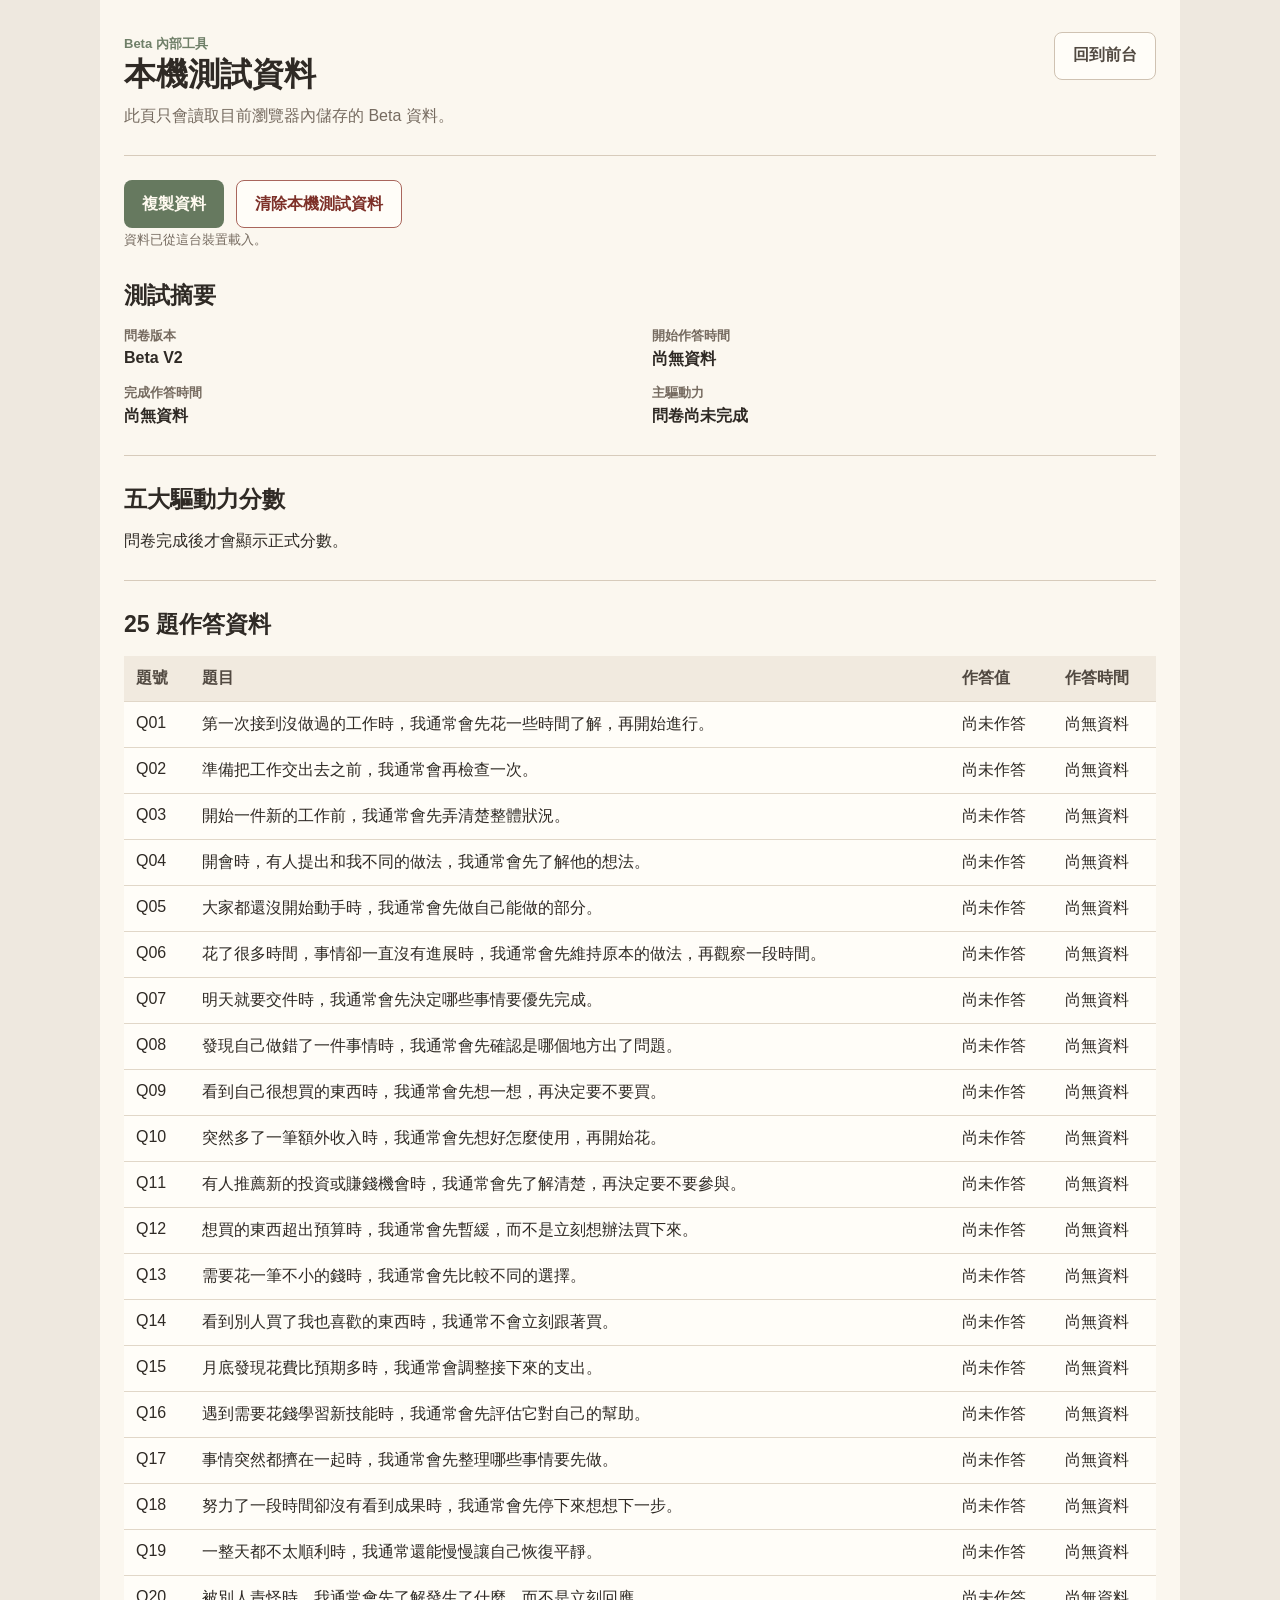
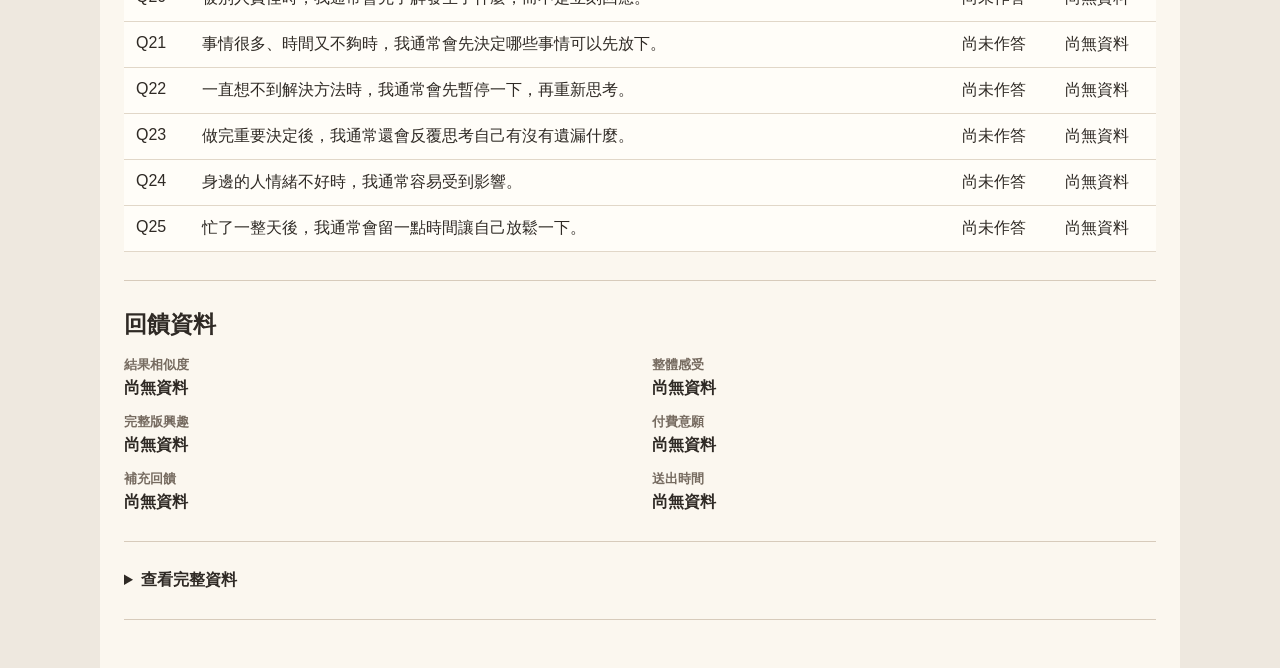
==== admin.html @ 9591649b "Add free user flow and beta admin" ====
<!doctype html>
<html lang="zh-Hant">
  <head>
    <meta charset="UTF-8" />
    <meta name="viewport" content="width=device-width, initial-scale=1.0" />
    <title>Life Direction Navigator｜Beta 資料後台</title>
    <meta name="robots" content="noindex, nofollow" />
    <link rel="stylesheet" href="style.css" />
  </head>
  <body class="admin-page">
    <main class="admin-shell">
      <header class="admin-header">
        <div>
          <p class="eyebrow">Beta 內部工具</p>
          <h1>本機測試資料</h1>
          <p class="admin-description">此頁只會讀取目前瀏覽器內儲存的 Beta 資料。</p>
        </div>
        <a class="secondary-button admin-home-link" href="index.html">回到前台</a>
      </header>

      <div class="admin-actions">
        <button class="primary-button" id="admin-copy-button" type="button">複製資料</button>
        <button class="secondary-button danger-button" id="admin-clear-button" type="button">清除本機測試資料</button>
      </div>
      <p class="save-status" id="admin-status">資料已從這台裝置載入。</p>

      <section class="admin-section" aria-labelledby="admin-summary-title">
        <h2 id="admin-summary-title">測試摘要</h2>
        <dl class="admin-summary">
          <div>
            <dt>問卷版本</dt>
            <dd id="admin-version">尚無資料</dd>
          </div>
          <div>
            <dt>開始作答時間</dt>
            <dd id="admin-started-at">尚無資料</dd>
          </div>
          <div>
            <dt>完成作答時間</dt>
            <dd id="admin-completed-at">尚無資料</dd>
          </div>
          <div>
            <dt>主驅動力</dt>
            <dd id="admin-primary-driver">尚無資料</dd>
          </div>
        </dl>
      </section>

      <section class="admin-section" aria-labelledby="admin-scores-title">
        <h2 id="admin-scores-title">五大驅動力分數</h2>
        <div class="score-list" id="admin-score-list"></div>
      </section>

      <section class="admin-section" aria-labelledby="admin-answers-title">
        <h2 id="admin-answers-title">25 題作答資料</h2>
        <div class="admin-table-wrap">
          <table class="admin-table">
            <thead>
              <tr>
                <th scope="col">題號</th>
                <th scope="col">題目</th>
                <th scope="col">作答值</th>
                <th scope="col">作答時間</th>
              </tr>
            </thead>
            <tbody id="admin-answer-list"></tbody>
          </table>
        </div>
      </section>

      <section class="admin-section" aria-labelledby="admin-feedback-title">
        <h2 id="admin-feedback-title">回饋資料</h2>
        <dl class="admin-summary" id="admin-feedback-list"></dl>
      </section>

      <details class="admin-raw-data">
        <summary>查看完整資料</summary>
        <pre id="admin-raw-output">尚無資料。</pre>
      </details>
    </main>

    <script type="module" src="pages/admin.js"></script>
  </body>
</html>
---- style.css ----
* {
  box-sizing: border-box;
}

[hidden] {
  display: none !important;
}

html {
  min-height: 100%;
}

body {
  min-height: 100%;
  margin: 0;
  color: #2f2a25;
  background: #eee8df;
  font-family: "Noto Sans TC", "Microsoft JhengHei", sans-serif;
}

button,
input,
textarea {
  font: inherit;
}

input[type="email"] {
  width: 100%;
  border: 1px solid #d7cbbb;
  border-radius: 8px;
  padding: 12px;
  color: #2f2a25;
  background: #fffaf0;
}

.app-shell {
  width: min(100%, 430px);
  min-height: 100vh;
  min-height: 100svh;
  margin: 0 auto;
  background: #fbf7ef;
}

.screen {
  min-height: 100vh;
  min-height: 100svh;
  padding: 28px 22px;
}

.hidden {
  display: none;
}

.home-screen {
  display: flex;
  flex-direction: column;
  justify-content: center;
  gap: 18px;
}

.home-screen.hidden {
  display: none;
}

.eyebrow {
  margin: 0;
  color: #6f7f68;
  font-size: 13px;
  font-weight: 700;
}

h1,
h2,
p {
  letter-spacing: 0;
}

h1 {
  margin: 0;
  font-size: 32px;
  line-height: 1.22;
}

h2 {
  margin: 0;
  font-size: 23px;
  line-height: 1.35;
}

p {
  margin: 0;
  font-size: 16px;
  line-height: 1.8;
}

.lead {
  color: #514941;
}

.home-panel,
.question-card,
.result-note,
.action-block {
  border: 1px solid #e1d7c8;
  border-radius: 8px;
  background: #fffdf8;
  box-shadow: 0 18px 44px rgba(70, 58, 45, 0.08);
}

.home-panel {
  display: grid;
  gap: 10px;
  padding: 18px;
}

.hero-illustration {
  display: block;
  width: 100%;
  height: auto;
  aspect-ratio: 3 / 2;
  object-fit: contain;
  border: 1px solid rgba(129, 111, 86, 0.18);
  border-radius: 8px;
}

.primary-button,
.secondary-button {
  min-height: 48px;
  border-radius: 8px;
  padding: 12px 18px;
  cursor: pointer;
  font-weight: 700;
}

.primary-button {
  border: 0;
  color: #fffaf0;
  background: #66795f;
}

.secondary-button {
  border: 1px solid #cfc2b2;
  color: #514941;
  background: #fffdf8;
}

.progress-row,
.button-row,
.slider-labels,
.score-row {
  display: flex;
  align-items: center;
  justify-content: space-between;
  gap: 12px;
}

.progress-row {
  margin-bottom: 12px;
}

.save-status,
.range-value {
  color: #766b60;
  font-size: 13px;
}

.progress-track {
  height: 8px;
  overflow: hidden;
  border-radius: 999px;
  background: #e5dbcf;
}

.progress-track span {
  display: block;
  width: 4%;
  height: 100%;
  border-radius: inherit;
  background: #66795f;
  transition: width 0.2s ease;
}

.quiz-screen {
  display: flex;
  flex-direction: column;
  justify-content: space-between;
  gap: 24px;
}

.quiz-screen.hidden {
  display: none;
}

.question-card {
  display: grid;
  gap: 18px;
  padding: 24px 18px;
}

.context-card {
  display: grid;
  grid-template-columns: 132px 1fr;
  align-items: center;
  gap: 14px;
}

.context-illustration {
  width: 100%;
  aspect-ratio: 3 / 2;
  border: 1px solid rgba(129, 111, 86, 0.2);
  border-radius: 8px;
  background-position: center;
  background-size: cover;
}

.context-work {
  background-image: url("assets/images/question-work.png");
}

.context-money {
  background-image: url("assets/images/question-money.png");
}

.context-stress {
  background-image: url("assets/images/question-stress.png");
}

.context-kicker {
  color: #6f7f68;
  font-size: 12px;
  font-weight: 700;
  line-height: 1.3;
}

.context-card h2 {
  margin-top: 4px;
  font-size: 20px;
}

.context-card p:last-child {
  margin-top: 3px;
  color: #766b60;
  font-size: 13px;
  line-height: 1.5;
}

.question-driver {
  color: #876f55;
  font-size: 14px;
  font-weight: 700;
}

.slider-area {
  display: grid;
  gap: 12px;
}

input[type="range"] {
  width: 100%;
  accent-color: #66795f;
}

.slider-meter {
  text-align: center;
}

.slider-meter strong {
  display: inline-flex;
  min-width: 58px;
  justify-content: center;
  border-radius: 999px;
  padding: 4px 10px;
  color: #2f2a25;
  background: #f1eadf;
  font-size: 13px;
}

.slider-labels {
  color: #766b60;
  font-size: 13px;
}

.slider-labels strong {
  min-width: 52px;
  color: #2f2a25;
  text-align: center;
}

.button-row button {
  flex: 1;
}

.result-screen,
.feedback-screen,
.thank-you-screen {
  display: grid;
  gap: 18px;
}

.result-screen.hidden,
.feedback-screen.hidden,
.thank-you-screen.hidden {
  display: none;
}

.result-summary {
  color: #66795f;
  font-weight: 700;
}

.score-list {
  display: grid;
  gap: 12px;
}

.score-row {
  display: grid;
  grid-template-columns: 82px 1fr auto;
  align-items: center;
  gap: 10px;
  padding: 12px;
  border-radius: 8px;
  background: #fffdf8;
}

.score-name {
  font-weight: 700;
}

.score-value {
  color: #7a7065;
  font-size: 12px;
  font-weight: 700;
}

.score-bar {
  height: 10px;
  overflow: hidden;
  border-radius: 999px;
  background: #ebe2d8;
}

.score-bar span {
  display: block;
  width: 0%;
  height: 100%;
  border-radius: inherit;
  background: #8a9b7d;
}

.result-note,
.action-area,
.action-block,
.feedback-screen {
  display: grid;
  gap: 14px;
  padding: 18px;
}

.action-area {
  padding: 0;
}

.action-block label,
.feedback-email label {
  font-weight: 700;
}

.feedback-email {
  display: grid;
  gap: 10px;
  border: 1px solid #e1d7c8;
  border-radius: 8px;
  padding: 14px;
  background: #fffdf8;
}

.feedback-screen label {
  font-weight: 700;
}

.feedback-options {
  display: grid;
  gap: 10px;
  margin: 0;
  border: 0;
  padding: 0;
}

.feedback-options legend {
  margin-bottom: 4px;
  font-weight: 700;
}

.feedback-options label {
  display: flex;
  align-items: center;
  gap: 9px;
  min-height: 42px;
  border: 1px solid #e1d7c8;
  border-radius: 8px;
  padding: 9px 11px;
  background: #fffaf0;
  font-weight: 400;
}

.feedback-options input {
  accent-color: #66795f;
}

.feedback-screen textarea {
  width: 100%;
  resize: vertical;
  border: 1px solid #d7cbbb;
  border-radius: 8px;
  padding: 10px;
  color: #2f2a25;
  background: #fffaf0;
}

.thank-you-message {
  display: grid;
  gap: 14px;
  border: 1px solid #e1d7c8;
  border-radius: 8px;
  padding: 18px;
  background: #fffdf8;
}

.admin-page {
  background: #eee8df;
}

.admin-shell {
  width: min(100%, 1080px);
  min-height: 100vh;
  margin: 0 auto;
  padding: 32px 24px 48px;
  background: #fbf7ef;
}

.admin-header {
  display: flex;
  align-items: flex-start;
  justify-content: space-between;
  gap: 24px;
  padding-bottom: 24px;
  border-bottom: 1px solid #d7cbbb;
}

.admin-description {
  margin-top: 8px;
  color: #766b60;
}

.admin-home-link {
  flex: 0 0 auto;
  text-decoration: none;
}

.admin-actions {
  display: flex;
  flex-wrap: wrap;
  gap: 12px;
  margin-top: 24px;
}

.danger-button {
  border-color: #a9665c;
  color: #7d3028;
}

.admin-section,
.admin-raw-data {
  padding: 28px 0;
  border-bottom: 1px solid #d7cbbb;
}

.admin-section h2 {
  margin-bottom: 16px;
}

.admin-summary {
  display: grid;
  grid-template-columns: repeat(2, minmax(0, 1fr));
  gap: 14px 24px;
  margin: 0;
}

.admin-summary div {
  min-width: 0;
}

.admin-summary dt {
  color: #766b60;
  font-size: 13px;
  font-weight: 700;
}

.admin-summary dd {
  margin: 4px 0 0;
  overflow-wrap: anywhere;
  font-weight: 700;
}

.admin-table-wrap {
  overflow-x: auto;
}

.admin-table {
  width: 100%;
  border-collapse: collapse;
  background: #fffdf8;
}

.admin-table th,
.admin-table td {
  border-bottom: 1px solid #e1d7c8;
  padding: 12px;
  text-align: left;
  vertical-align: top;
}

.admin-table th {
  color: #514941;
  background: #f1eadf;
  white-space: nowrap;
}

.admin-table td:first-child,
.admin-table td:nth-child(3) {
  white-space: nowrap;
}

.admin-raw-data summary {
  cursor: pointer;
  font-weight: 700;
}

.admin-raw-data pre {
  max-height: 520px;
  overflow: auto;
  margin: 16px 0 0;
  border-radius: 8px;
  padding: 16px;
  background: #f1eadf;
  font-family: Consolas, "Courier New", monospace;
  font-size: 12px;
  line-height: 1.55;
  white-space: pre-wrap;
  word-break: break-word;
}

@media (min-width: 700px) {
  body {
    background: #ded5ca;
  }

  .app-shell {
    border-left: 1px solid rgba(80, 67, 52, 0.12);
    border-right: 1px solid rgba(80, 67, 52, 0.12);
  }
}

@media (max-width: 360px) {
  .screen {
    padding-left: 18px;
    padding-right: 18px;
  }

  .context-card {
    grid-template-columns: 1fr;
  }

  .context-illustration {
    width: min(100%, 220px);
    justify-self: center;
  }

  h1 {
    font-size: 28px;
  }

  h2 {
    font-size: 21px;
  }
}

@media (max-width: 640px) {
  .admin-shell {
    padding: 24px 18px 40px;
  }

  .admin-header {
    display: grid;
  }

  .admin-home-link {
    justify-self: start;
  }

  .admin-summary {
    grid-template-columns: 1fr;
  }
}
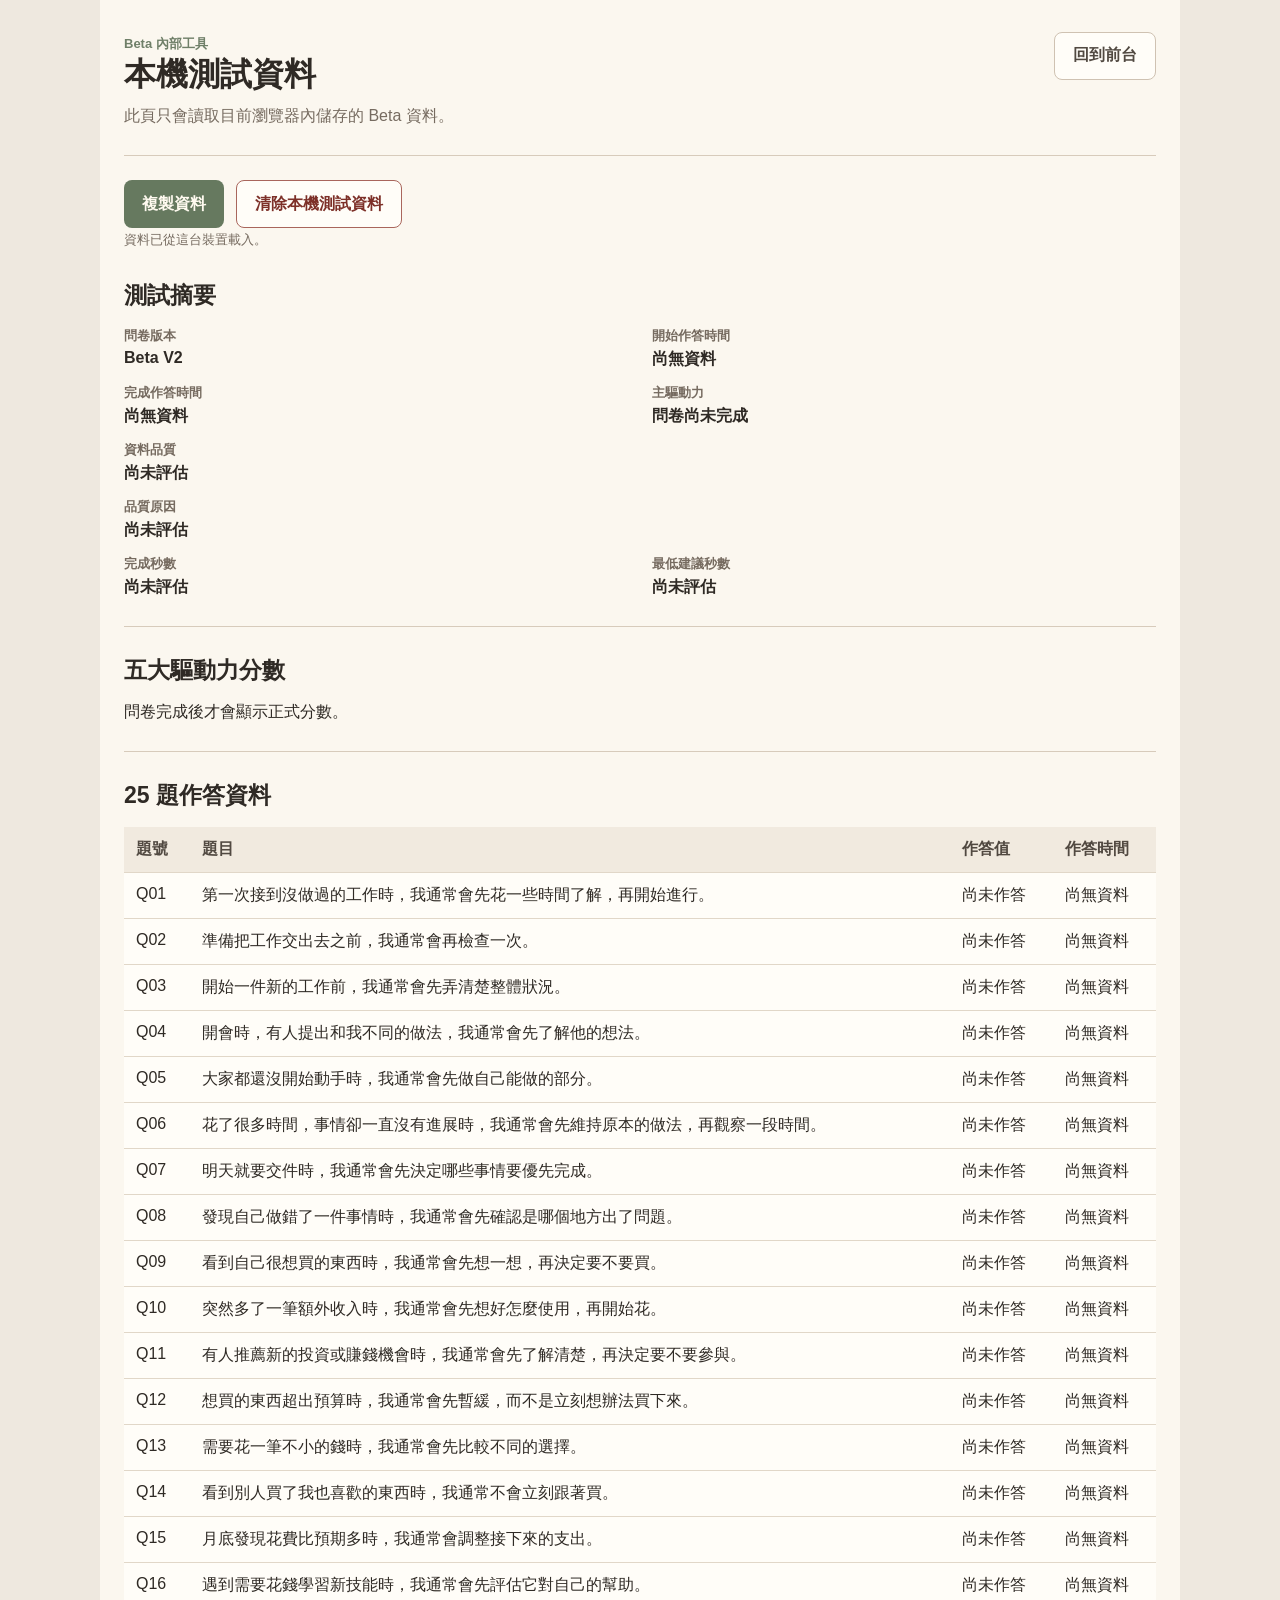
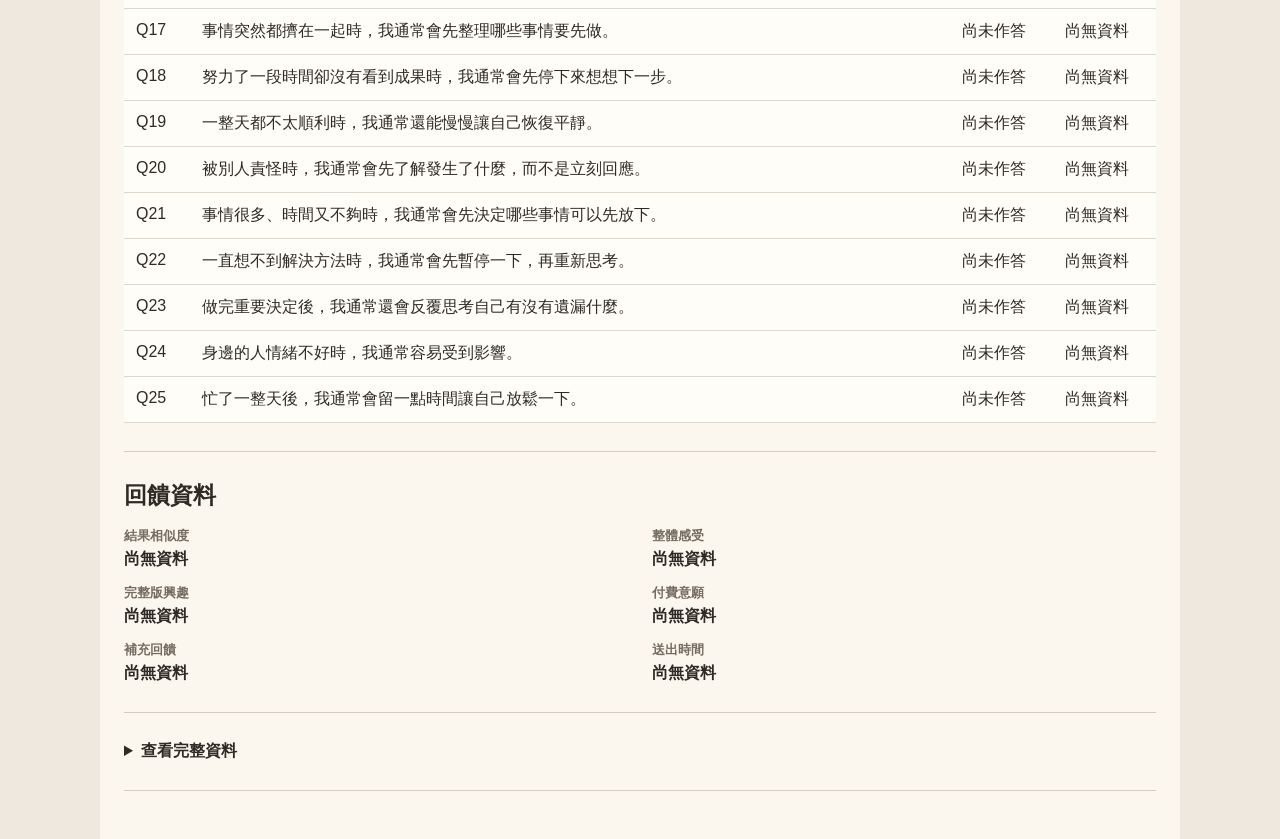
==== commit 2b95eb24: "Add Quality Engine V1" ====
--- a/admin.html
+++ b/admin.html
@@ -43,6 +43,22 @@
             <dt>主驅動力</dt>
             <dd id="admin-primary-driver">尚無資料</dd>
           </div>
+          <div>
+            <dt>資料品質</dt>
+            <dd id="admin-quality-flag">尚未評估</dd>
+          </div>
+          <div class="admin-summary-wide">
+            <dt>品質原因</dt>
+            <dd id="admin-quality-reason">尚未評估</dd>
+          </div>
+          <div>
+            <dt>完成秒數</dt>
+            <dd id="admin-completion-seconds">尚未評估</dd>
+          </div>
+          <div>
+            <dt>最低建議秒數</dt>
+            <dd id="admin-minimum-answer-time">尚未評估</dd>
+          </div>
         </dl>
       </section>
 
--- a/style.css
+++ b/style.css
@@ -286,6 +286,14 @@
   text-align: center;
 }
 
+.answer-warning {
+  min-height: 24px;
+  color: #8a4337;
+  font-size: 14px;
+  font-weight: 700;
+  text-align: center;
+}
+
 .button-row button {
   flex: 1;
 }
@@ -425,6 +433,45 @@
   border-radius: 8px;
   padding: 18px;
   background: #fffdf8;
+}
+
+.full-service-intro {
+  display: grid;
+  gap: 12px;
+  border: 1px solid #e1d7c8;
+  border-radius: 8px;
+  padding: 18px;
+  background: #fffdf8;
+}
+
+.service-list {
+  display: grid;
+  gap: 10px;
+  margin: 0;
+  padding: 0;
+  list-style: none;
+}
+
+.service-list li {
+  position: relative;
+  padding-left: 26px;
+  line-height: 1.6;
+}
+
+.service-list li::before {
+  position: absolute;
+  left: 0;
+  color: #66795f;
+  content: "✓";
+  font-weight: 700;
+}
+
+.unlock-status {
+  min-height: 24px;
+  color: #66795f;
+  font-size: 14px;
+  font-weight: 700;
+  text-align: center;
 }
 
 .admin-page {
@@ -491,6 +538,10 @@
   min-width: 0;
 }
 
+.admin-summary .admin-summary-wide {
+  grid-column: 1 / -1;
+}
+
 .admin-summary dt {
   color: #766b60;
   font-size: 13px;
